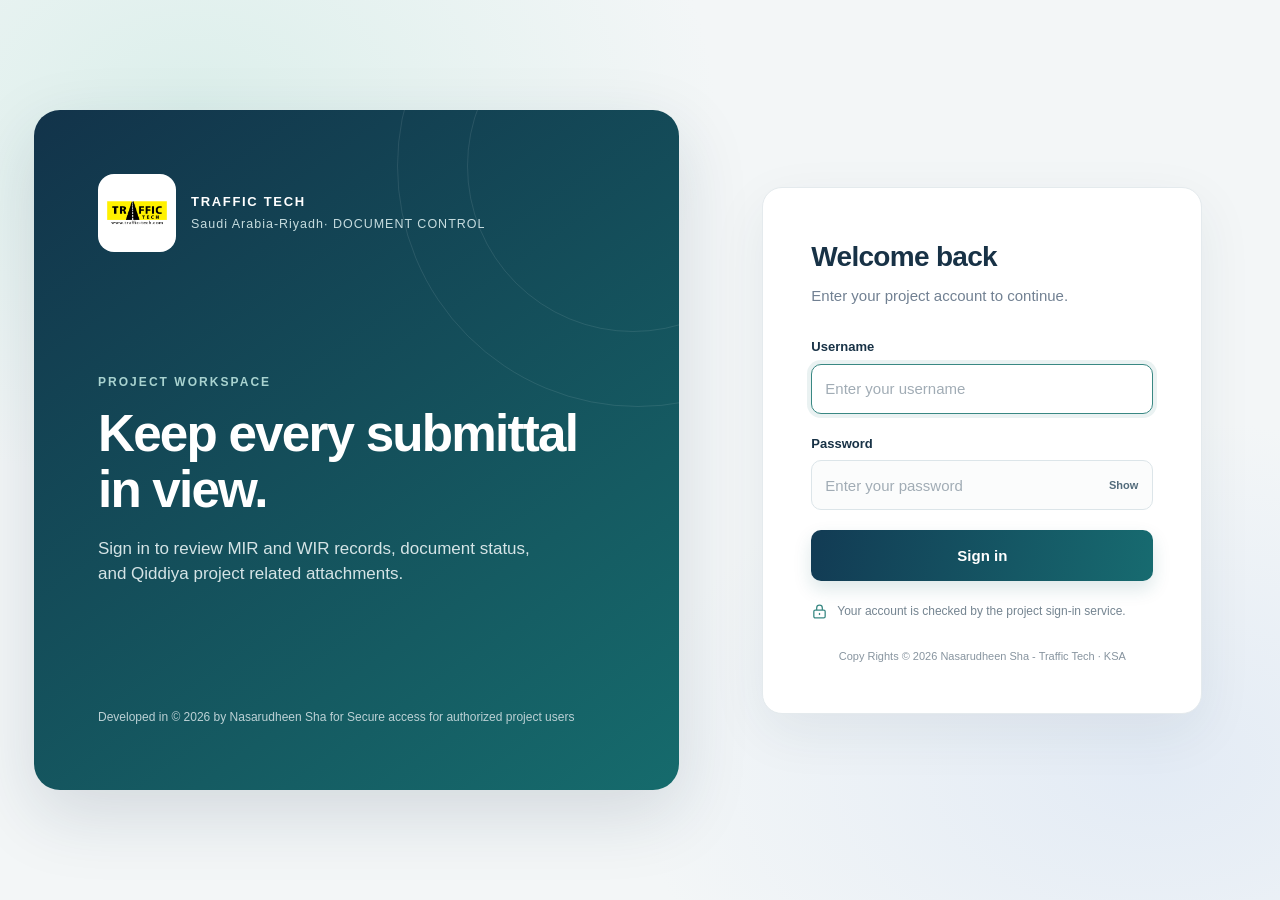
==== add_record.html @ 22eed31d "Final Submital All working good in Local Env" ====
<!doctype html>
<html lang="en">
<head>
<meta charset="utf-8">
<meta name="viewport" content="width=device-width, initial-scale=1">
<title>TTG | Add tracker record</title>
<style>
:root{--navy:#12334a;--teal:#155b62;--ink:#192a3a;--muted:#718092;--line:#e1e8eb;--paper:#fff;--canvas:#f4f7f8;--yellow:#ffe500}*{box-sizing:border-box}body{margin:0;background:var(--canvas);color:var(--ink);font:14px/1.5 "Segoe UI",Arial,sans-serif}.top{background:linear-gradient(120deg,var(--navy),var(--teal));color:#fff;padding:23px max(calc((100vw - 1100px)/2),22px)}.top-inner{max-width:1100px;margin:auto;display:flex;justify-content:space-between;align-items:center;gap:18px}.brand{display:flex;align-items:center;gap:14px}.brand img{width:96px;max-height:62px;object-fit:contain;background:white;border-radius:6px;padding:4px}.brand h1{margin:0;font-size:22px}.brand p{margin:3px 0 0;color:#d2e1e5}.btn{border:1px solid #ffffff61;background:#ffffff12;color:white;border-radius:8px;padding:10px 14px;cursor:pointer;font:650 13px "Segoe UI",Arial,sans-serif;text-decoration:none}.btn:hover{background:var(--yellow);border-color:#e0c900;color:var(--navy)}main{max-width:1000px;margin:30px auto;padding:0 18px}.card{background:var(--paper);border:1px solid var(--line);border-radius:14px;box-shadow:0 12px 32px #1832470b;overflow:hidden}.card-head{padding:23px 26px;border-bottom:1px solid var(--line)}.card-head h2{margin:0;font-size:21px}.card-head p{margin:5px 0 0;color:var(--muted)}form{padding:24px 26px}.grid{display:grid;grid-template-columns:1fr 1fr;gap:16px}.field label{display:block;margin-bottom:6px;color:#43596a;font-size:12px;font-weight:700}.field input,.field select,.field textarea{width:100%;border:1px solid #d7e0e6;border-radius:8px;background:#fff;padding:10px 11px;color:var(--ink);font:14px "Segoe UI",Arial,sans-serif}.field input,.field select{height:43px}.field textarea{min-height:90px;resize:vertical}.field input:focus,.field select:focus,.field textarea:focus{outline:0;border-color:#4d9c96;box-shadow:0 0 0 3px #4d9c961f}.hint{margin-top:5px;color:var(--muted);font-size:11px}.span2{grid-column:1/-1}.section-label{grid-column:1/-1;margin:5px 0 -7px;padding-top:13px;border-top:1px solid var(--line);color:#567082;font-size:11px;font-weight:750;letter-spacing:.08em;text-transform:uppercase}.actions{display:flex;justify-content:flex-end;gap:10px;margin-top:23px}.actions .btn{background:#fff;color:#334f60;border-color:var(--line)}.actions .primary{background:var(--teal);border-color:var(--teal);color:white}.actions .btn:hover{background:var(--yellow);border-color:#e0c900;color:var(--navy)}.actions button:disabled{opacity:.65;cursor:wait}.notice{display:none;margin:0 26px 22px;padding:12px 14px;border-radius:8px;background:#eef8f1;color:#21633d}.notice.error{background:#fff1f1;color:#9c303a}.foot{text-align:center;color:var(--muted);font-size:12px;margin:20px 0 30px}@media(max-width:640px){.top-inner{align-items:flex-start;flex-direction:column}.grid{grid-template-columns:1fr}.span2,.section-label{grid-column:auto}.card-head,form{padding:19px}.notice{margin-left:19px;margin-right:19px}.brand img{width:82px}}
</style>
</head>
<body>
<header class="top"><div class="top-inner"><div class="brand"><img src="Logo/TR.jpg" alt="Traffic Tech logo"><div><h1>Add MIR / WIR record</h1><p>Local tracker entry · Level 1 only</p></div></div><a class="btn" href="home.html">Back to tracker</a></div></header>
<main><section class="card"><div class="card-head"><h2>New report details</h2><p>The serial number will be assigned automatically when the record is saved.</p></div>
<form id="recordForm" enctype="multipart/form-data">
<div class="grid">
<div class="field span2"><label for="material">Material &amp; Location *</label><textarea id="material" name="material" required maxlength="10000" placeholder="Enter material description and location"></textarea></div>
<div class="field"><label for="mirNumber">MIR Number (from file name)</label><input id="mirNumber" name="mirNumber" readonly placeholder="Auto from MIR PDF filename"></div>
<div class="field"><label for="mirStatus">MIR Status</label><select id="mirStatus" name="mirStatus"><option>Just Created</option><option>Not Submitted</option><option>ITP Need</option><option>With Consultant</option><option>No Updates</option><option selected>Process</option><option>Code-A</option><option>Code-B</option><option>with Doc Controller</option></select></div>
<div class="field"><label for="mirFile">MIR PDF attachment</label><input id="mirFile" name="mirFile" type="file" accept="application/pdf,.pdf"><div class="hint">Optional PDF. Saved to the TTG MIR folder.</div></div>
<div class="field"><label for="wirNumber">WIR Number (from file name)</label><input id="wirNumber" name="wirNumber" readonly placeholder="Auto from WIR PDF filename"></div>
<div class="field"><label for="wirStatus">WIR Status</label><select id="wirStatus" name="wirStatus"><option>Just Created</option><option>Not Submitted</option><option>ITP Need</option><option>With Consultant</option><option>No Updates</option><option selected>Process</option><option>Code-A</option><option>Code-B</option><option>with Doc Controller</option></select></div>
<div class="field"><label for="wirFile">WIR PDF attachment</label><input id="wirFile" name="wirFile" type="file" accept="application/pdf,.pdf"><div class="hint">Optional PDF. Saved to the TTG WIR folder.</div></div>
<div class="field span2"><label for="items">Items / Notes</label><textarea id="items" name="items" maxlength="10000" placeholder="Items covered by this MIR / WIR"></textarea></div>
<div class="section-label">Other attachments and comments</div>
<div class="field"><label for="deliveryFile">Delivery note PDF</label><input id="deliveryFile" name="deliveryFile" type="file" accept="application/pdf,.pdf"><div class="hint">Optional PDF. Saved to Delivery Notes.</div></div>
<div class="field"><label for="deliveryName">Delivery Notes (from file name)</label><input id="deliveryName" type="text" readonly placeholder="No file selected"><div class="hint">This value fills the workbook automatically.</div></div>
<div class="field"><label for="commentFile">CRS attachment</label><input id="commentFile" name="commentFile" type="file" accept=".pdf,.xlsx,.xls,.docx,.doc,.png,.jpg,.jpeg,application/pdf"><div class="hint">Optional PDF, Excel, Word, PNG, or JPG file. Saved to CRS.</div></div>
<div class="field"><label for="commentName">Comments / CRS (from file name)</label><input id="commentName" type="text" readonly placeholder="No file selected"><div class="hint">This value fills the workbook automatically.</div></div>
</div>
<div class="actions"><a class="btn" href="home.html">Cancel</a><button id="submitBtn" class="btn primary" type="submit">Save record to Excel</button></div>
</form><div id="notice" class="notice" role="status" aria-live="polite"></div>
</section><div class="foot">New records are added to Sheet1 in the tracker workbook and the local tracker page is refreshed.</div></main>
<script>
const form=document.getElementById('recordForm'),notice=document.getElementById('notice'),submitBtn=document.getElementById('submitBtn');
[['mirFile','mirNumber'],['wirFile','wirNumber'],['deliveryFile','deliveryName'],['commentFile','commentName']].forEach(([fileId,nameId])=>{const file=document.getElementById(fileId),name=document.getElementById(nameId);file.addEventListener('change',()=>{const filename=file.files[0]?.name||'';name.value=filename.replace(/\.[^.]+$/,'')})});
function showNotice(message,error=false){notice.textContent=message;notice.classList.toggle('error',error);notice.style.display='block'}
async function checkAccess(){try{const response=await fetch('/session',{cache:'no-store'});if(!response.ok){location.replace('/index.html');return false}const session=await response.json();if(Number(session.level)!==1){location.replace('/home.html');return false}return true}catch{location.replace('/index.html');return false}}
checkAccess();
form.addEventListener('submit',async event=>{event.preventDefault();if(!form.reportValidity())return;submitBtn.disabled=true;submitBtn.textContent='Saving…';notice.style.display='none';try{const response=await fetch('/add-record',{method:'POST',body:new FormData(form)});const result=await response.json();if(!response.ok||!result.ok)throw new Error(result.error||'The record could not be saved.');form.reset();document.getElementById('deliveryName').value='';document.getElementById('commentName').value='';showNotice(`Record No. ${result.number} was added to the tracker workbook. The tracker data has been refreshed.`)}catch(error){showNotice(error.message||'Could not save the record. Close the tracker workbook in Excel and try again.',true)}finally{submitBtn.disabled=false;submitBtn.textContent='Save record to Excel'}});
</script>
</body>
</html>
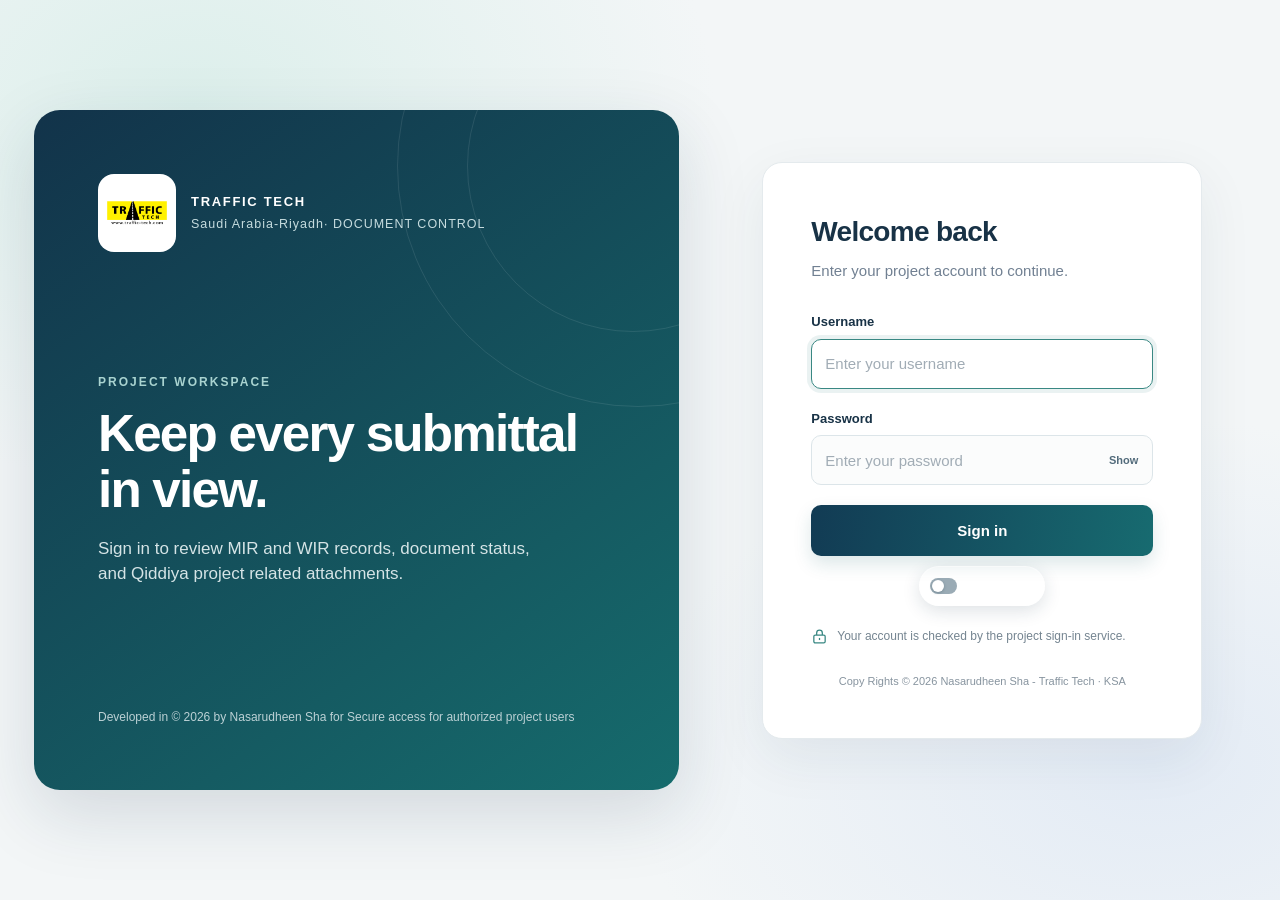
==== commit 237ea631: "Final Changes with Thems settings" ====
--- a/add_record.html
+++ b/add_record.html
@@ -7,6 +7,8 @@
 <style>
 :root{--navy:#12334a;--teal:#155b62;--ink:#192a3a;--muted:#718092;--line:#e1e8eb;--paper:#fff;--canvas:#f4f7f8;--yellow:#ffe500}*{box-sizing:border-box}body{margin:0;background:var(--canvas);color:var(--ink);font:14px/1.5 "Segoe UI",Arial,sans-serif}.top{background:linear-gradient(120deg,var(--navy),var(--teal));color:#fff;padding:23px max(calc((100vw - 1100px)/2),22px)}.top-inner{max-width:1100px;margin:auto;display:flex;justify-content:space-between;align-items:center;gap:18px}.brand{display:flex;align-items:center;gap:14px}.brand img{width:96px;max-height:62px;object-fit:contain;background:white;border-radius:6px;padding:4px}.brand h1{margin:0;font-size:22px}.brand p{margin:3px 0 0;color:#d2e1e5}.btn{border:1px solid #ffffff61;background:#ffffff12;color:white;border-radius:8px;padding:10px 14px;cursor:pointer;font:650 13px "Segoe UI",Arial,sans-serif;text-decoration:none}.btn:hover{background:var(--yellow);border-color:#e0c900;color:var(--navy)}main{max-width:1000px;margin:30px auto;padding:0 18px}.card{background:var(--paper);border:1px solid var(--line);border-radius:14px;box-shadow:0 12px 32px #1832470b;overflow:hidden}.card-head{padding:23px 26px;border-bottom:1px solid var(--line)}.card-head h2{margin:0;font-size:21px}.card-head p{margin:5px 0 0;color:var(--muted)}form{padding:24px 26px}.grid{display:grid;grid-template-columns:1fr 1fr;gap:16px}.field label{display:block;margin-bottom:6px;color:#43596a;font-size:12px;font-weight:700}.field input,.field select,.field textarea{width:100%;border:1px solid #d7e0e6;border-radius:8px;background:#fff;padding:10px 11px;color:var(--ink);font:14px "Segoe UI",Arial,sans-serif}.field input,.field select{height:43px}.field textarea{min-height:90px;resize:vertical}.field input:focus,.field select:focus,.field textarea:focus{outline:0;border-color:#4d9c96;box-shadow:0 0 0 3px #4d9c961f}.hint{margin-top:5px;color:var(--muted);font-size:11px}.span2{grid-column:1/-1}.section-label{grid-column:1/-1;margin:5px 0 -7px;padding-top:13px;border-top:1px solid var(--line);color:#567082;font-size:11px;font-weight:750;letter-spacing:.08em;text-transform:uppercase}.actions{display:flex;justify-content:flex-end;gap:10px;margin-top:23px}.actions .btn{background:#fff;color:#334f60;border-color:var(--line)}.actions .primary{background:var(--teal);border-color:var(--teal);color:white}.actions .btn:hover{background:var(--yellow);border-color:#e0c900;color:var(--navy)}.actions button:disabled{opacity:.65;cursor:wait}.notice{display:none;margin:0 26px 22px;padding:12px 14px;border-radius:8px;background:#eef8f1;color:#21633d}.notice.error{background:#fff1f1;color:#9c303a}.foot{text-align:center;color:var(--muted);font-size:12px;margin:20px 0 30px}@media(max-width:640px){.top-inner{align-items:flex-start;flex-direction:column}.grid{grid-template-columns:1fr}.span2,.section-label{grid-column:auto}.card-head,form{padding:19px}.notice{margin-left:19px;margin-right:19px}.brand img{width:82px}}
 </style>
+<script>try{document.documentElement.dataset.theme=localStorage.getItem('ttg-theme')==='dark'?'dark':'light'}catch{document.documentElement.dataset.theme='light'}</script>
+<link rel="stylesheet" href="shared-ui.css">
 </head>
 <body>
 <header class="top"><div class="top-inner"><div class="brand"><img src="Logo/TR.jpg" alt="Traffic Tech logo"><div><h1>Add MIR / WIR record</h1><p>Local tracker entry · Level 1 only</p></div></div><a class="btn" href="home.html">Back to tracker</a></div></header>
@@ -34,9 +36,12 @@
 const form=document.getElementById('recordForm'),notice=document.getElementById('notice'),submitBtn=document.getElementById('submitBtn');
 [['mirFile','mirNumber'],['wirFile','wirNumber'],['deliveryFile','deliveryName'],['commentFile','commentName']].forEach(([fileId,nameId])=>{const file=document.getElementById(fileId),name=document.getElementById(nameId);file.addEventListener('change',()=>{const filename=file.files[0]?.name||'';name.value=filename.replace(/\.[^.]+$/,'')})});
 function showNotice(message,error=false){notice.textContent=message;notice.classList.toggle('error',error);notice.style.display='block'}
+function duplicateLabel(item){const stem=item.filename.replace(/\.[^.]+$/,'').replace(/(?:[_ -]+Rev\d+|_\d{14})$/i,'');const match=stem.match(/-(MIR|WIR)-ITS-\d+-RO\d+-(\d+)$/i);return match?`${match[1].toUpperCase()}-ITS-${match[2].slice(-4).padStart(4,'0')}`:stem.length>48?`${stem.slice(0,45)}…`:stem}
+function confirmDuplicateFiles(result){const details=result.duplicates.map(item=>`• ${duplicateLabel(item)}${item.reuseName!==item.filename?` (reuse ${duplicateLabel({filename:item.reuseName})})`:''}`).join('\n');return window.confirm(`These attachment(s) already exist:\n\n${details}\n\nReuse the existing file(s) and save their names to the report? No file will be uploaded again.`)}
 async function checkAccess(){try{const response=await fetch('/session',{cache:'no-store'});if(!response.ok){location.replace('/index.html');return false}const session=await response.json();if(Number(session.level)!==1){location.replace('/home.html');return false}return true}catch{location.replace('/index.html');return false}}
 checkAccess();
-form.addEventListener('submit',async event=>{event.preventDefault();if(!form.reportValidity())return;submitBtn.disabled=true;submitBtn.textContent='Saving…';notice.style.display='none';try{const response=await fetch('/add-record',{method:'POST',body:new FormData(form)});const result=await response.json();if(!response.ok||!result.ok)throw new Error(result.error||'The record could not be saved.');form.reset();document.getElementById('deliveryName').value='';document.getElementById('commentName').value='';showNotice(`Record No. ${result.number} was added to the tracker workbook. The tracker data has been refreshed.`)}catch(error){showNotice(error.message||'Could not save the record. Close the tracker workbook in Excel and try again.',true)}finally{submitBtn.disabled=false;submitBtn.textContent='Save record to Excel'}});
+form.addEventListener('submit',async event=>{event.preventDefault();if(!form.reportValidity())return;submitBtn.disabled=true;submitBtn.textContent='Saving…';notice.style.display='none';try{const payload=new FormData(form);let response=await fetch('/add-record',{method:'POST',body:payload}),result=await response.json();if(response.status===409&&result.code==='duplicate_files'){if(!confirmDuplicateFiles(result)){showNotice('Upload canceled. No record was saved.');return}payload.set('confirmDuplicates','1');response=await fetch('/add-record',{method:'POST',body:payload});result=await response.json()}if(!response.ok||!result.ok)throw new Error(result.error||'The record could not be saved.');form.reset();document.getElementById('deliveryName').value='';document.getElementById('commentName').value='';showNotice(`Record No. ${result.number} was added to the tracker workbook. The tracker data has been refreshed.`)}catch(error){showNotice(error.message||'Could not save the record. Close the tracker workbook in Excel and try again.',true)}finally{submitBtn.disabled=false;submitBtn.textContent='Save record to Excel'}});
 </script>
+<script src="shared-ui.js"></script>
 </body>
 </html>
--- a/shared-ui.css
+++ b/shared-ui.css
@@ -0,0 +1,276 @@
+:root[data-theme="dark"] {
+  color-scheme: dark;
+  --ink: #e5edf4;
+  --muted: #a9b7c4;
+  --line: #344554;
+  --paper: #202d39;
+  --canvas: #141e28;
+  --navy: #192a3a;
+  --teal: #276775;
+  --yellow: #ffe500;
+  --red: #f1979d;
+  --green: #75c99a;
+}
+
+html[data-theme="dark"] body {
+  background: var(--canvas) !important;
+  color: var(--ink) !important;
+}
+
+html[data-theme="dark"] .top,
+html[data-theme="dark"] header.top {
+  background: linear-gradient(120deg, #111d29, #192a3a) !important;
+}
+
+html[data-theme="dark"] .intro {
+  background: linear-gradient(145deg, #192a3a 0%, #1a3c4b 72%, #20535a 130%) !important;
+  box-shadow: 0 24px 70px #00000038;
+}
+
+html[data-theme="dark"] .panel,
+html[data-theme="dark"] .metric,
+html[data-theme="dark"] .card,
+html[data-theme="dark"] .login-card,
+html[data-theme="dark"] .table-shell,
+html[data-theme="dark"] .shell,
+html[data-theme="dark"] .toolbar,
+html[data-theme="dark"] .table-wrap {
+  background: var(--paper) !important;
+  color: var(--ink) !important;
+  border-color: var(--line) !important;
+  box-shadow: 0 12px 30px #00000026;
+}
+
+html[data-theme="dark"] .table th {
+  background: #253542 !important;
+  color: #c1ced8 !important;
+  border-color: var(--line) !important;
+}
+
+html[data-theme="dark"] .table td {
+  color: var(--ink) !important;
+  border-color: #2d3c49 !important;
+}
+
+html[data-theme="dark"] .table tbody tr:hover {
+  background: #253440 !important;
+}
+
+html[data-theme="dark"] .metric label,
+html[data-theme="dark"] .field label,
+html[data-theme="dark"] .edit-field label,
+html[data-theme="dark"] .foot,
+html[data-theme="dark"] .results,
+html[data-theme="dark"] .results-bar,
+html[data-theme="dark"] .empty,
+html[data-theme="dark"] .edit-head p,
+html[data-theme="dark"] .upload-hint,
+html[data-theme="dark"] .hint,
+html[data-theme="dark"] .edit-hint {
+  color: var(--muted) !important;
+}
+
+html[data-theme="dark"] .metric strong,
+html[data-theme="dark"] h1,
+html[data-theme="dark"] h2,
+html[data-theme="dark"] h3,
+html[data-theme="dark"] .desc,
+html[data-theme="dark"] .toolbar strong {
+  color: var(--ink) !important;
+}
+
+html[data-theme="dark"] input,
+html[data-theme="dark"] textarea,
+html[data-theme="dark"] select,
+html[data-theme="dark"] .item-dropdown > summary,
+html[data-theme="dark"] .item-select {
+  background: #1b2732 !important;
+  color: var(--ink) !important;
+  border-color: #455665 !important;
+  color-scheme: dark;
+}
+
+html[data-theme="dark"] input::placeholder,
+html[data-theme="dark"] textarea::placeholder {
+  color: #93a2af !important;
+}
+
+html[data-theme="dark"] a:not(.btn):not(.notification-item),
+html[data-theme="dark"] .number-link,
+html[data-theme="dark"] .cell-link,
+html[data-theme="dark"] .file-link,
+html[data-theme="dark"] .file-link-cell {
+  color: #7ed0c8 !important;
+}
+
+html[data-theme="dark"] .cell-unlinked,
+html[data-theme="dark"] .unlinked-number,
+html[data-theme="dark"] .num,
+html[data-theme="dark"] .unlinked-cell {
+  color: #e59a9f !important;
+}
+
+html[data-theme="dark"] .missing,
+html[data-theme="dark"] .cell-muted,
+html[data-theme="dark"] .missing-number {
+  color: #9cabb7 !important;
+}
+
+html[data-theme="dark"] .status-select[data-status="Code-A"],
+html[data-theme="dark"] .status[data-status="Code-A"] {
+  color: #daf4e3 !important; background: #20543b !important; border-color: #347552 !important;
+}
+html[data-theme="dark"] .status-select[data-status="Code-B"],
+html[data-theme="dark"] .status[data-status="Code-B"] {
+  color: #d7efdf !important; background: #294b39 !important; border-color: #456c54 !important;
+}
+html[data-theme="dark"] .status-select[data-status="Process"],
+html[data-theme="dark"] .status[data-status="Process"],
+html[data-theme="dark"] .status-select[data-status="Pending"],
+html[data-theme="dark"] .status[data-status="Pending"] {
+  color: #ffedc4 !important; background: #59451f !important; border-color: #80652f !important;
+}
+html[data-theme="dark"] .status-select[data-status="With Consultant"],
+html[data-theme="dark"] .status[data-status="With Consultant"],
+html[data-theme="dark"] .status-select[data-status="with Doc Controller"],
+html[data-theme="dark"] .status[data-status="with Doc Controller"] {
+  color: #d5efff !important; background: #23475b !important; border-color: #3c6a84 !important;
+}
+html[data-theme="dark"] .status-select[data-status="ITP Need"],
+html[data-theme="dark"] .status[data-status="ITP Need"],
+html[data-theme="dark"] .status-select[data-status="Rejected"],
+html[data-theme="dark"] .status[data-status="Rejected"] {
+  color: #ffe0e5 !important; background: #5a2b38 !important; border-color: #834252 !important;
+}
+html[data-theme="dark"] .status-select[data-status="Just Created"],
+html[data-theme="dark"] .status[data-status="Just Created"] {
+  color: #fff3c4 !important; background: #584b1c !important; border-color: #84712b !important;
+}
+html[data-theme="dark"] .status-select[data-status="No Updates"],
+html[data-theme="dark"] .status[data-status="No Updates"] {
+  color: #e9dcff !important; background: #43375e !important; border-color: #68558a !important;
+}
+html[data-theme="dark"] .status-select[data-status="Not Submitted"],
+html[data-theme="dark"] .status[data-status="Not Submitted"] {
+  color: #dce5eb !important; background: #3b4853 !important; border-color: #596b78 !important;
+}
+
+html[data-theme="dark"] .nav-popover,
+html[data-theme="dark"] .notification-popover,
+html[data-theme="dark"] .item-options,
+html[data-theme="dark"] .item-dropdown[open] .item-options,
+html[data-theme="dark"] dialog {
+  background: #202d39 !important;
+  color: var(--ink) !important;
+  border-color: var(--line) !important;
+}
+
+html[data-theme="dark"] .nav-popover a,
+html[data-theme="dark"] .nav-popover button,
+html[data-theme="dark"] .account-heading strong,
+html[data-theme="dark"] .item-option,
+html[data-theme="dark"] .notification-popover > strong {
+  color: var(--ink) !important;
+}
+
+html[data-theme="dark"] .nav-popover a:hover,
+html[data-theme="dark"] .nav-popover button:hover,
+html[data-theme="dark"] .item-option:hover,
+html[data-theme="dark"] .item-option[aria-selected="true"] {
+  background: #344553 !important;
+  color: #fff1a0 !important;
+}
+
+html[data-theme="dark"] .notification-item {
+  background: #1b2732 !important;
+  border-color: var(--line) !important;
+  color: #9be0d9 !important;
+}
+
+html[data-theme="dark"] .pill,
+html[data-theme="dark"] .level,
+html[data-theme="dark"] .item-chip {
+  background: #31424f !important;
+  color: #d6e2ea !important;
+}
+
+html[data-theme="dark"] .small-btn,
+html[data-theme="dark"] .dialog-actions button,
+html[data-theme="dark"] .dialog-secondary {
+  background: #293946 !important;
+  color: var(--ink) !important;
+  border-color: #4a5d6b !important;
+}
+html[data-theme="dark"] .actions .btn,
+html[data-theme="dark"] .btn.light {
+  background: #293946 !important;
+  color: var(--ink) !important;
+  border-color: #4a5d6b !important;
+}
+html[data-theme="dark"] .actions .primary,
+html[data-theme="dark"] .dialog-actions .primary,
+html[data-theme="dark"] .dialog-primary,
+html[data-theme="dark"] .btn.save {
+  background: #276775 !important;
+  color: #f3fbfc !important;
+  border-color: #43808b !important;
+}
+html[data-theme="dark"] .actions .btn:hover,
+html[data-theme="dark"] .small-btn:hover,
+html[data-theme="dark"] .dialog-actions button:hover {
+  background: #ffe500 !important;
+  color: #192a3a !important;
+}
+
+html[data-theme="dark"] .notice,
+html[data-theme="dark"] .notice.success {
+  background: #203f32 !important;
+  color: #c8f0d5 !important;
+}
+
+html[data-theme="dark"] .notice.error,
+html[data-theme="dark"] .dialog-error,
+html[data-theme="dark"] .small-btn.delete {
+  color: #ffadb4 !important;
+}
+html[data-theme="dark"] .notice.error,
+html[data-theme="dark"] .popup.error,
+html[data-theme="dark"] .error {
+  background: #442a30 !important;
+  border-color: #70434c !important;
+}
+html[data-theme="dark"] .form-sub,
+html[data-theme="dark"] .secure-note,
+html[data-theme="dark"] .copyright,
+html[data-theme="dark"] .popup p,
+html[data-theme="dark"] .section-label {
+  color: var(--muted) !important;
+}
+html[data-theme="dark"] .actions .btn:not(.primary):hover {
+  border-color: #e0c900 !important;
+}
+
+.theme-toggle {
+  display: inline-grid;
+  place-items: center;
+  flex: 0 0 40px;
+  width: 40px;
+  height: 40px;
+  padding: 0;
+  border: 1px solid #ffffff66;
+  border-radius: 50%;
+  background: #ffffff12;
+  color: #fff;
+  cursor: pointer;
+  transition: background-color .18s ease, color .18s ease, transform .18s ease;
+}
+.theme-toggle svg { width: 19px; height: 19px; fill: none; stroke: currentColor; stroke-width: 1.8; stroke-linecap: round; stroke-linejoin: round; }
+.theme-toggle:hover { background: #ffe500; border-color: #e0c900; color: #12334a; transform: translateY(-1px); }
+.theme-toggle:focus-visible { outline: 3px solid #ffe500; outline-offset: 2px; }
+.theme-toggle-floating { position: fixed; top: 16px; right: 18px; z-index: 1000; background: #192a3a; }
+.theme-toggle-login { display: inline-flex; align-items: center; justify-content: center; gap: 9px; width: auto; min-width: 126px; height: 42px; padding: 0 14px; border-radius: 999px; font: 600 13px/1 "Segoe UI", Arial, sans-serif; box-shadow: 0 5px 18px #12334a24; }
+.theme-toggle-login svg { flex: 0 0 19px; }
+html[data-theme="dark"] .theme-toggle { border-color: #536777; background: #253541; color: #ffed9a; }
+html[data-theme="dark"] .theme-toggle-floating { background: #253541; }
+html[data-theme="dark"] .theme-toggle:hover { background: #ffe500; color: #192a3a; }
+@media (prefers-reduced-motion: reduce) { *, *::before, *::after { scroll-behavior: auto !important; transition-duration: .01ms !important; } }
